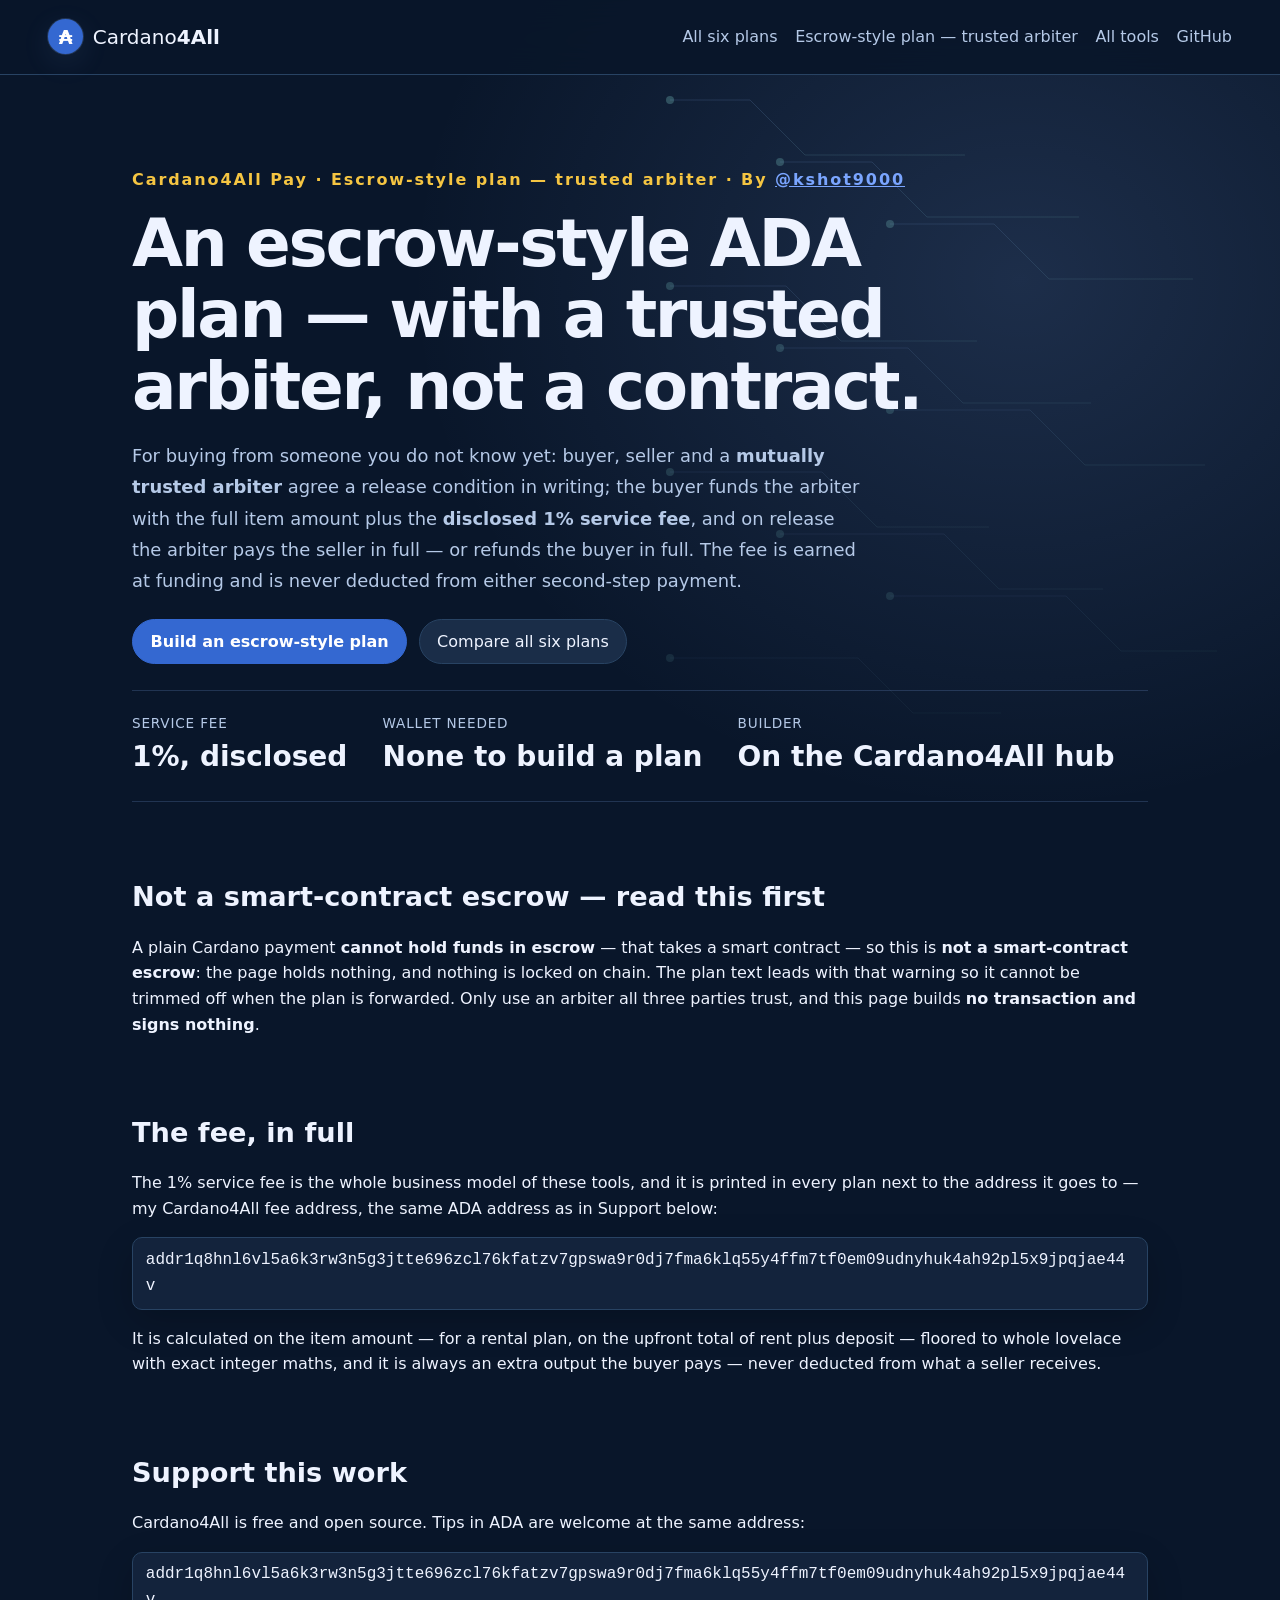
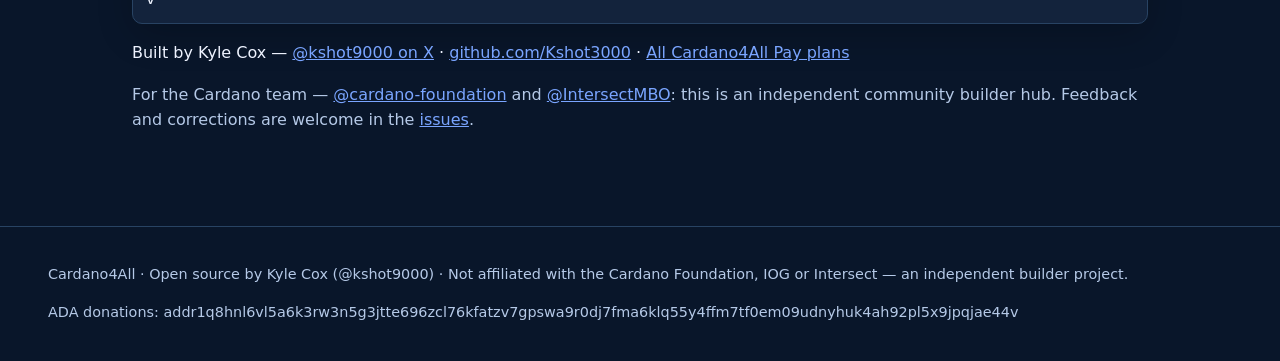
==== pay-escrow.html @ 164b4621 "Add per-tool Cardano4All Pay share pages, each with its own Open Graph card (profit mandate): the si" ====
<!DOCTYPE html>
<html lang="en">
<head>
<meta charset="utf-8">
<meta name="viewport" content="width=device-width, initial-scale=1">
<title>Cardano4All Pay — ADA Escrow-Style Plan with a Trusted Arbiter, Disclosed 1% Fee</title>
<meta name="description" content="An escrow-style ADA payment plan with a mutually trusted arbiter and a written release condition, plus the disclosed 1% service fee. It is not a smart-contract escrow: nothing is held or locked on chain. No wallet needed, no transaction built or signed.">
<link rel="canonical" href="https://kshot3000.github.io/Cardano4all/pay-escrow.html">
<meta name="theme-color" content="#0033ad">
<meta property="og:title" content="Cardano4All Pay — escrow-style ADA plan with a trusted arbiter, 1% fee in the open">
<meta property="og:description" content="Buyer, seller and a trusted arbiter agree a release condition in writing; the buyer funds the arbiter plus the disclosed 1% fee. Not a smart-contract escrow — nothing is locked on chain. By Kyle Cox (@kshot9000).">
<meta property="og:type" content="website">
<meta property="og:url" content="https://kshot3000.github.io/Cardano4all/pay-escrow.html">
<meta property="og:image" content="https://kshot3000.github.io/Cardano4all/visual-upgrade/scene.svg">
<meta property="og:image:alt" content="Escrow-style plan — trusted arbiter — Cardano4All Pay by Kyle Cox (@kshot9000)">
<meta name="twitter:card" content="summary">
<meta name="twitter:site" content="@kshot9000">
<meta name="twitter:creator" content="@kshot9000">
<meta name="twitter:title" content="Cardano4All Pay — escrow-style ADA plan with a trusted arbiter, 1% fee in the open">
<meta name="twitter:description" content="Buyer, seller and a trusted arbiter agree a release condition in writing; the buyer funds the arbiter plus the disclosed 1% fee. Not a smart-contract escrow — nothing is locked on chain. By Kyle Cox (@kshot9000).">
<meta name="twitter:image" content="https://kshot3000.github.io/Cardano4all/visual-upgrade/scene.svg">
<script type="application/ld+json">
{"@context":"https://schema.org","@type":"WebPage","name":"Cardano4All Pay — ADA Escrow-Style Plan with a Trusted Arbiter, Disclosed 1% Fee","url":"https://kshot3000.github.io/Cardano4all/pay-escrow.html","description":"An escrow-style ADA payment plan with a mutually trusted arbiter and a written release condition, plus the disclosed 1% service fee. It is not a smart-contract escrow: nothing is held or locked on chain. No wallet needed, no transaction built or signed.","isPartOf":{"@type":"WebSite","name":"Cardano4All","url":"https://kshot3000.github.io/Cardano4all/"},"mainEntity":{"@type":"WebPageElement","name":"Escrow-style plan — trusted arbiter","url":"https://kshot3000.github.io/Cardano4all/#escrowlink"}}
</script>
<link rel="icon" href="data:image/svg+xml,%3Csvg xmlns='http://www.w3.org/2000/svg' viewBox='0 0 32 32'%3E%3Ccircle cx='16' cy='16' r='14' fill='%230033ad'/%3E%3Ccircle cx='16' cy='11' r='3' fill='%23fff'/%3E%3Ccircle cx='10' cy='19' r='2.4' fill='%23fff'/%3E%3Ccircle cx='22' cy='19' r='2.4' fill='%23fff'/%3E%3C/svg%3E">
<link rel="stylesheet" href="styles.css?v=1">
<link rel="stylesheet" href="visual-upgrade/theme.css?v=20261007">
</head>
<body data-vu-theme="network">
<a class="skip" href="#main">Skip to main content</a>
<header class="site-head">
  <a class="brand" href="./" aria-label="Cardano4All home">
    <span class="brand-mark" aria-hidden="true">₳</span>
    <span>Cardano<strong>4All</strong></span>
  </a>
  <nav aria-label="Main">
    <a href="pay.html">All six plans</a>
    <a href="./#escrowlink">Escrow-style plan — trusted arbiter</a>
    <a href="./#tools">All tools</a>
    <a href="https://github.com/Kshot3000/Cardano4all">GitHub</a>
  </nav>
</header>

<main id="main" tabindex="-1">
  <section class="hero">
    <p class="eyebrow">Cardano4All Pay · Escrow-style plan — trusted arbiter · By <a href="https://x.com/kshot9000">@kshot9000</a></p>
    <h1>An escrow-style ADA plan — with a trusted arbiter, not a contract.</h1>
    <p class="lede">For buying from someone you do not know yet: buyer, seller and a <strong>mutually trusted arbiter</strong> agree a release condition in writing; the buyer funds the arbiter with the full item amount plus the <strong>disclosed 1% service fee</strong>, and on release the arbiter pays the seller in full — or refunds the buyer in full. The fee is earned at funding and is never deducted from either second-step payment.</p>
    <div class="hero-cta">
      <a class="btn primary" href="./#escrowlink">Build an escrow-style plan</a>
      <a class="btn" href="pay.html#plans">Compare all six plans</a>
    </div>
    <dl class="stats">
      <div><dt>Service fee</dt><dd>1%, disclosed</dd></div>
      <div><dt>Wallet needed</dt><dd>None to build a plan</dd></div>
      <div><dt>Builder</dt><dd>On the Cardano4All hub</dd></div>
    </dl>
  </section>

  <section aria-labelledby="honesty-h">
    <h2 id="honesty-h">Not a smart-contract escrow — read this first</h2>
    <p>A plain Cardano payment <strong>cannot hold funds in escrow</strong> — that takes a smart contract — so this is <strong>not a smart-contract escrow</strong>: the page holds nothing, and nothing is locked on chain. The plan text leads with that warning so it cannot be trimmed off when the plan is forwarded. Only use an arbiter all three parties trust, and this page builds <strong>no transaction and signs nothing</strong>.</p>
  </section>

  <section aria-labelledby="fee-h">
    <h2 id="fee-h">The fee, in full</h2>
    <p>The 1% service fee is the whole business model of these tools, and it is printed in
    every plan next to the address it goes to — my Cardano4All fee address, the same ADA
    address as in Support below:</p>
    <p class="donate">
      <code>addr1q8hnl6vl5a6k3rw3n5g3jtte696zcl76kfatzv7gpswa9r0dj7fma6klq55y4ffm7tf0em09udnyhuk4ah92pl5x9jpqjae44v</code>
    </p>
    <p>It is calculated on the item amount — for a rental plan, on the upfront total of rent
    plus deposit — floored to whole lovelace with exact integer maths, and it is always an
    extra output the buyer pays — never deducted from what a seller receives.</p>
  </section>

  <section aria-labelledby="support-h">
    <h2 id="support-h">Support this work</h2>
    <p>Cardano4All is free and open source. Tips in ADA are welcome at the same address:</p>
    <p class="donate">
      <code>addr1q8hnl6vl5a6k3rw3n5g3jtte696zcl76kfatzv7gpswa9r0dj7fma6klq55y4ffm7tf0em09udnyhuk4ah92pl5x9jpqjae44v</code>
    </p>
    <p>Built by Kyle Cox — <a href="https://x.com/kshot9000">@kshot9000 on X</a> · <a href="https://github.com/Kshot3000">github.com/Kshot3000</a> · <a href="pay.html">All Cardano4All Pay plans</a></p>
    <p class="team-tag">For the Cardano team — <a href="https://github.com/cardano-foundation">@cardano-foundation</a> and
    <a href="https://github.com/IntersectMBO">@IntersectMBO</a>: this is an independent community builder hub.
    Feedback and corrections are welcome in the <a href="https://github.com/Kshot3000/Cardano4all/issues">issues</a>.</p>
  </section>
</main>

<footer>
  <p>Cardano4All · Open source by Kyle Cox (@kshot9000) · Not affiliated with the Cardano Foundation, IOG or Intersect — an independent builder project.</p>
  <p>ADA donations: addr1q8hnl6vl5a6k3rw3n5g3jtte696zcl76kfatzv7gpswa9r0dj7fma6klq55y4ffm7tf0em09udnyhuk4ah92pl5x9jpqjae44v</p>
</footer>
</body>
</html>
---- styles.css ----
:root{
  --bg:#050b1d; --panel:#0a1633; --panel2:#0d1c42; --line:#1d3370;
  --ink:#eef3ff; --muted:#a9bce8; --accent:#3468d1; --accent2:#7aa5ff;
  --gold:#f5c542; --radius:14px;
}
*{box-sizing:border-box}
html{scroll-behavior:smooth}
body{margin:0;background:radial-gradient(1100px 500px at 80% -80px,#12306e 0%,transparent 60%),var(--bg);
  color:var(--ink);font:16px/1.6 system-ui,-apple-system,"Segoe UI",Roboto,sans-serif}
a{color:var(--accent2)}
a:hover{text-decoration-thickness:2px}
:focus-visible{outline:2px solid var(--gold);outline-offset:2px}
.skip{position:absolute;left:-9999px;top:0;background:var(--panel2);color:var(--ink);padding:.5rem 1rem;z-index:10}
.skip:focus{left:.5rem;top:.5rem}
.site-head{display:flex;justify-content:space-between;align-items:center;gap:1rem;
  padding:1rem clamp(1rem,4vw,3rem);border-bottom:1px solid var(--line);flex-wrap:wrap}
.brand{display:flex;align-items:center;gap:.6rem;color:var(--ink);text-decoration:none;font-size:1.25rem}
.brand-mark{display:grid;place-items:center;width:2.2rem;height:2.2rem;border-radius:50%;
  background:var(--accent);color:#fff;font-weight:700}
nav{display:flex;gap:1.1rem;flex-wrap:wrap}
nav a{color:var(--muted);text-decoration:none}
nav a:hover{color:var(--ink)}
main{max-width:1080px;margin:0 auto;padding:0 clamp(1rem,4vw,2rem) 3rem}
.hero{padding:3.2rem 0 2rem}
.eyebrow{color:var(--gold);letter-spacing:.04em;font-weight:600}
h1{font-size:clamp(2rem,5vw,3.2rem);line-height:1.12;margin:.4rem 0 1rem}
.lede{color:var(--muted);font-size:1.12rem;max-width:46rem}
.btn{display:inline-block;padding:.55rem 1.1rem;border:1px solid var(--line);border-radius:999px;
  background:var(--panel2);color:var(--ink);text-decoration:none;cursor:pointer;font-size:1rem}
.btn.primary{background:var(--accent);border-color:var(--accent);color:#fff;font-weight:600}
.hero-cta{display:flex;gap:.7rem;flex-wrap:wrap;margin:1.4rem 0}
.stats{display:flex;gap:2.2rem;flex-wrap:wrap;margin:1.6rem 0 0;padding:0}
.stats dt{color:var(--muted);font-size:.85rem;text-transform:uppercase;letter-spacing:.06em}
.stats dd{margin:0;font-size:1.25rem;font-weight:700}
section{padding:1.8rem 0}
h2{font-size:1.7rem;margin:0 0 .6rem}
h3{margin:.2rem 0 .5rem}
.filter-row{display:grid;gap:.7rem;margin:1rem 0}
.filter-row input,.tool input,.tool textarea{background:var(--panel);border:1px solid var(--line);
  border-radius:10px;color:var(--ink);padding:.6rem .8rem;font:inherit;width:100%}
.chips{display:flex;gap:.5rem;flex-wrap:wrap}
.chip{padding:.35rem .9rem;border-radius:999px;border:1px solid var(--line);background:var(--panel);
  color:var(--muted);cursor:pointer;font:inherit}
.chip.active{background:var(--accent);color:#fff;border-color:var(--accent)}
.sr-status{color:var(--muted);font-size:.9rem}
.cards{list-style:none;margin:0;padding:0;display:grid;grid-template-columns:repeat(auto-fill,minmax(300px,1fr));gap:1rem}
.card{background:linear-gradient(180deg,var(--panel2),var(--panel));border:1px solid var(--line);
  border-radius:var(--radius);padding:1.1rem 1.2rem}
.card p{color:var(--muted)}
.badge{font-size:.72rem;padding:.15rem .55rem;border-radius:999px;vertical-align:middle;white-space:nowrap}
.badge.live{background:#0d4429;color:#7be2a8}
.badge.repo{background:#233766;color:var(--accent2)}
.card-links{font-size:.92rem}
.tool-grid{display:grid;grid-template-columns:repeat(auto-fit,minmax(300px,1fr));gap:1rem}
.tool{background:var(--panel);border:1px solid var(--line);border-radius:var(--radius);padding:1.1rem 1.2rem;display:grid;gap:.6rem;align-content:start}
.tool p{color:var(--muted);margin:0}
.tool label{font-weight:600}
.guide-list li{margin:.4rem 0;color:var(--muted)}
.donate{display:flex;gap:.7rem;align-items:center;flex-wrap:wrap}
.donate code{background:var(--panel);border:1px solid var(--line);border-radius:10px;padding:.6rem .8rem;
  word-break:break-all;max-width:100%}
.team-tag{color:var(--muted)}
footer{border-top:1px solid var(--line);padding:1.4rem clamp(1rem,4vw,3rem);color:var(--muted);font-size:.9rem}
footer p{word-break:break-all}
@media (max-width:560px){.stats{gap:1.2rem}}
---- visual-upgrade/theme.css ----
/* Visual Refresh 2026.10 — additive, dependency-free, original vector artwork. */
:root{--vu-accent:#8db5ff;--vu-secondary:#88dcd4;--vu-base:#09162a;--vu-surface:#13233c;--vu-line:#8db5ff30;--vu-radius:18px;--vu-shadow:0 12px 36px #0003;--vu-art:url("scene.svg")}
body[data-vu-theme]{background-image:var(--vu-art);background-size:1600px 1000px;background-repeat:no-repeat;background-position:top center;background-color:var(--vu-base);-webkit-font-smoothing:antialiased}
body[data-vu-theme] :is(h1,h2,h3){text-wrap:balance}
body[data-vu-theme] :is(.lede,.lead,.hero-description,.hero p.sub){text-wrap:pretty;line-height:1.75}
body[data-vu-theme] .hero h1{letter-spacing:-.035em;line-height:1.08}
body[data-vu-theme] :is(.card,.tool,.donate){border-color:var(--vu-line);border-radius:var(--vu-radius);box-shadow:var(--vu-shadow);background-image:linear-gradient(145deg,color-mix(in srgb,var(--vu-accent) 4%,transparent),transparent 65%)}
body[data-vu-theme] :is(.stat,.stat-card,.stat-value,.epoch-big,.num,.odds){font-variant-numeric:tabular-nums}
body[data-vu-theme] :is(.btn,.button,.connect-btn,.xbtn){min-height:44px;align-items:center;justify-content:center;gap:8px;transition:background .18s,border-color .18s,box-shadow .18s}
body[data-vu-theme] :is(.btn,.button,.connect-btn):not(:disabled):hover{box-shadow:0 5px 20px color-mix(in srgb,var(--vu-accent) 13%,transparent)}
body[data-vu-theme] :is(input:not([type=checkbox]):not([type=radio]):not([type=range]):not([type=hidden]),select,textarea){max-width:100%}
body[data-vu-theme] :is(input:not([type=checkbox]):not([type=radio]):not([type=range]):not([type=hidden]),select){min-height:42px}
body[data-vu-theme] :is(a,button,input,select,textarea,summary,[tabindex]):focus-visible{outline:2px solid var(--vu-accent);outline-offset:4px}
body[data-vu-theme] :is(.brand-mark,.logo,.card-icon,.app-ico){box-shadow:0 0 0 1px var(--vu-line),0 8px 30px color-mix(in srgb,var(--vu-accent) 10%,transparent)}
body[data-vu-theme] :is(.tbl-wrap,.table-wrap,.table-scroll){overscroll-behavior-inline:contain;scrollbar-width:thin;scrollbar-color:var(--vu-accent) transparent}
body[data-vu-theme] :is(.eyebrow,.kicker,.stat-label){letter-spacing:.12em}
body[data-vu-theme] :is(.card,.app-card,.tool,.launch-card) a{text-underline-offset:4px}
body[data-vu-theme] :is(.card,.app-card,.tool,.launch-card):focus-within{border-color:var(--vu-accent)}
body[data-vu-theme] :is(.don-addr,.addr,.address,.donation-address-row code,.tip-addr,footer){overflow-wrap:anywhere}
.vu-skip{position:fixed;top:12px;left:12px;z-index:10001;transform:translateY(-160%);padding:12px 18px;border-radius:8px;background:var(--vu-accent);color:#081320;font:700 14px system-ui;text-decoration:none}
.vu-skip:focus{transform:none}
.vu-table{max-width:100%;overflow:auto;overscroll-behavior-inline:contain}
@media(hover:hover){body[data-vu-theme] :is(a.card,a.app-card,a.tool,.launch-card):hover{border-color:var(--vu-accent);box-shadow:0 12px 32px color-mix(in srgb,var(--vu-accent) 9%,transparent)}}
@media(max-width:640px){
 body[data-vu-theme]{background-size:1000px 680px;background-position:center top;background-attachment:scroll}
 body[data-vu-theme] :is(.hero-cta,.hero-actions,.cta-row,.btn-row){gap:10px;flex-wrap:wrap}
 body[data-vu-theme] :is(.hero-cta,.hero-actions,.cta-row,.btn-row) .btn{min-height:46px}
 body[data-vu-theme] :is(.grid2,.grid-2,.two-col){min-width:0}
 body[data-vu-theme] :is(.hero,.page-heading,.intro) h1{overflow-wrap:break-word}
 body[data-vu-theme] :is(.card,.panel,.stat,.tool,.swap-card){min-width:0}
}
@media(prefers-reduced-motion:reduce){
 html{scroll-behavior:auto!important}
 body[data-vu-theme] *,body[data-vu-theme] *::before,body[data-vu-theme] *::after{animation-duration:.01ms!important;animation-delay:0s!important;animation-iteration-count:1!important;transition-duration:.01ms!important;scroll-behavior:auto!important}
 body[data-vu-theme] .reveal{opacity:1;transform:none}
}
@media print{body[data-vu-theme]{background:#fff!important;color:#111!important}.vu-skip{display:none}body[data-vu-theme] :is(.card,.tool,.donate){box-shadow:none;border-color:#bbb;background:#fff}}

/* Project-specific layout and art direction */
body[data-vu-theme]{--bg:#09162a;--panel:#13233c;--panel2:#1a2d48;--muted:#b5c9e7;--line:#284363}.hero{padding:76px 0 44px}.hero h1{font-size:clamp(38px,5.8vw,66px);max-width:820px}.stats{padding:22px 0;border-block:1px solid var(--vu-line)}.stats dd{font-size:28px}.card,.tool{padding:24px}.site-head{background:#09162aea;backdrop-filter:blur(16px)}.filter-row{gap:16px}#search{min-height:46px}nav a{padding:8px 0}@media(max-width:600px){.hero{padding-top:42px}.site-head{padding:16px}.stats{gap:26px}.cards{gap:16px}.filter-row{align-items:stretch}.chips{gap:7px}}
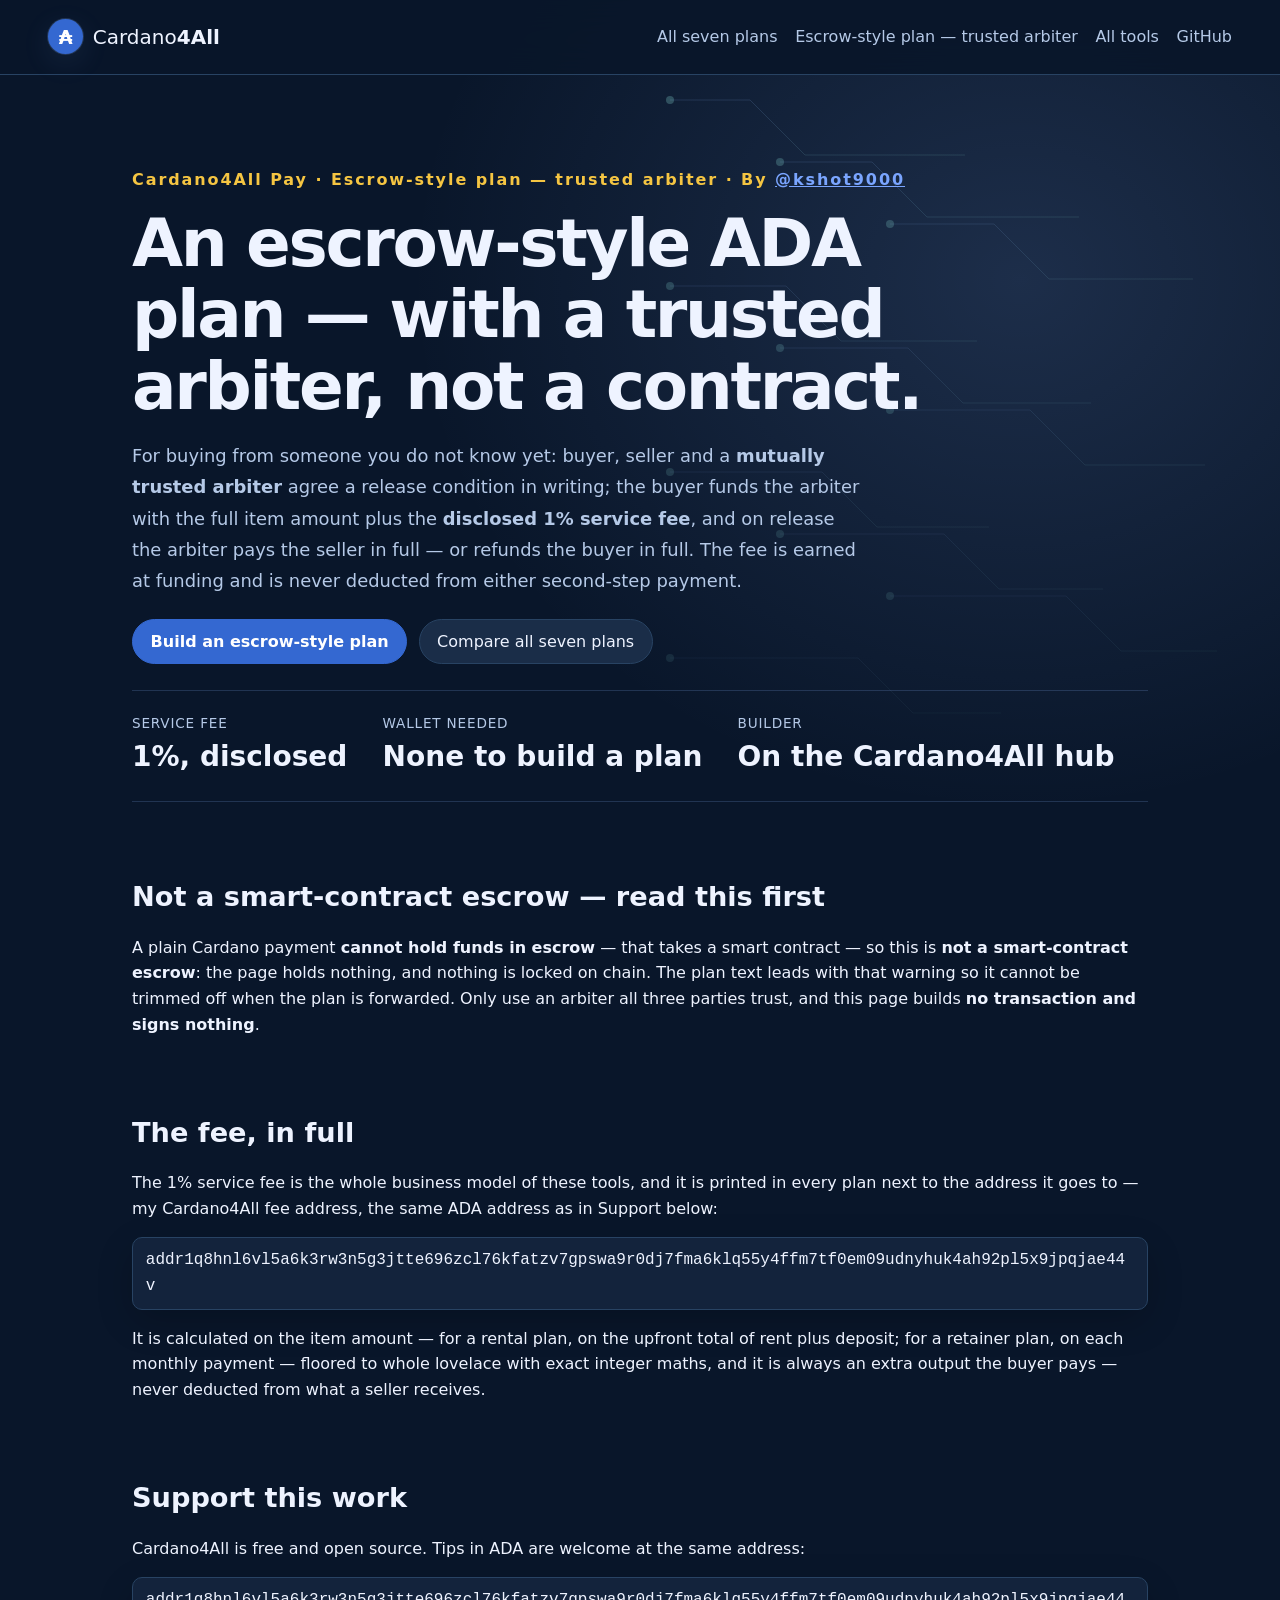
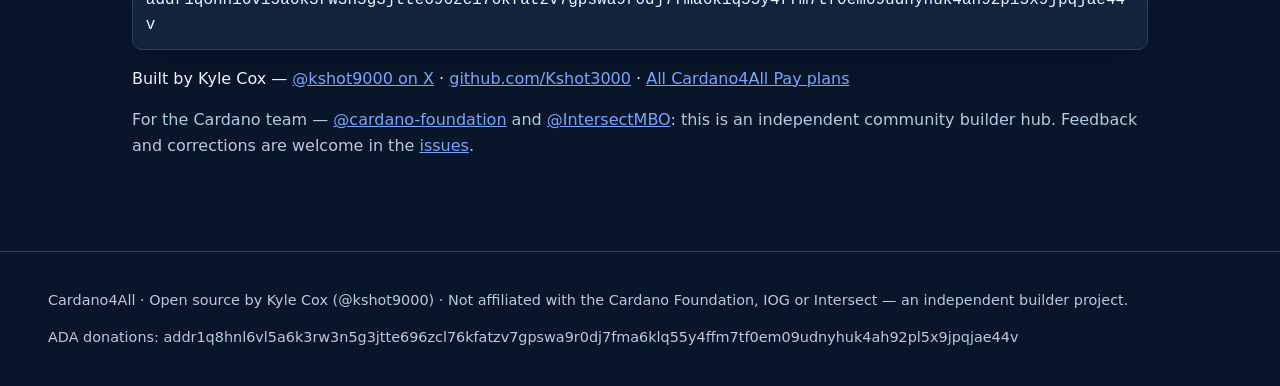
==== commit 78fee532: "Add retainer payment plan builder for recurring monthly payments with the disclosed 1% service fee (" ====
--- a/pay-escrow.html
+++ b/pay-escrow.html
@@ -34,7 +34,7 @@
     <span>Cardano<strong>4All</strong></span>
   </a>
   <nav aria-label="Main">
-    <a href="pay.html">All six plans</a>
+    <a href="pay.html">All seven plans</a>
     <a href="./#escrowlink">Escrow-style plan — trusted arbiter</a>
     <a href="./#tools">All tools</a>
     <a href="https://github.com/Kshot3000/Cardano4all">GitHub</a>
@@ -48,7 +48,7 @@
     <p class="lede">For buying from someone you do not know yet: buyer, seller and a <strong>mutually trusted arbiter</strong> agree a release condition in writing; the buyer funds the arbiter with the full item amount plus the <strong>disclosed 1% service fee</strong>, and on release the arbiter pays the seller in full — or refunds the buyer in full. The fee is earned at funding and is never deducted from either second-step payment.</p>
     <div class="hero-cta">
       <a class="btn primary" href="./#escrowlink">Build an escrow-style plan</a>
-      <a class="btn" href="pay.html#plans">Compare all six plans</a>
+      <a class="btn" href="pay.html#plans">Compare all seven plans</a>
     </div>
     <dl class="stats">
       <div><dt>Service fee</dt><dd>1%, disclosed</dd></div>
@@ -71,7 +71,7 @@
       <code>addr1q8hnl6vl5a6k3rw3n5g3jtte696zcl76kfatzv7gpswa9r0dj7fma6klq55y4ffm7tf0em09udnyhuk4ah92pl5x9jpqjae44v</code>
     </p>
     <p>It is calculated on the item amount — for a rental plan, on the upfront total of rent
-    plus deposit — floored to whole lovelace with exact integer maths, and it is always an
+    plus deposit; for a retainer plan, on each monthly payment — floored to whole lovelace with exact integer maths, and it is always an
     extra output the buyer pays — never deducted from what a seller receives.</p>
   </section>
 
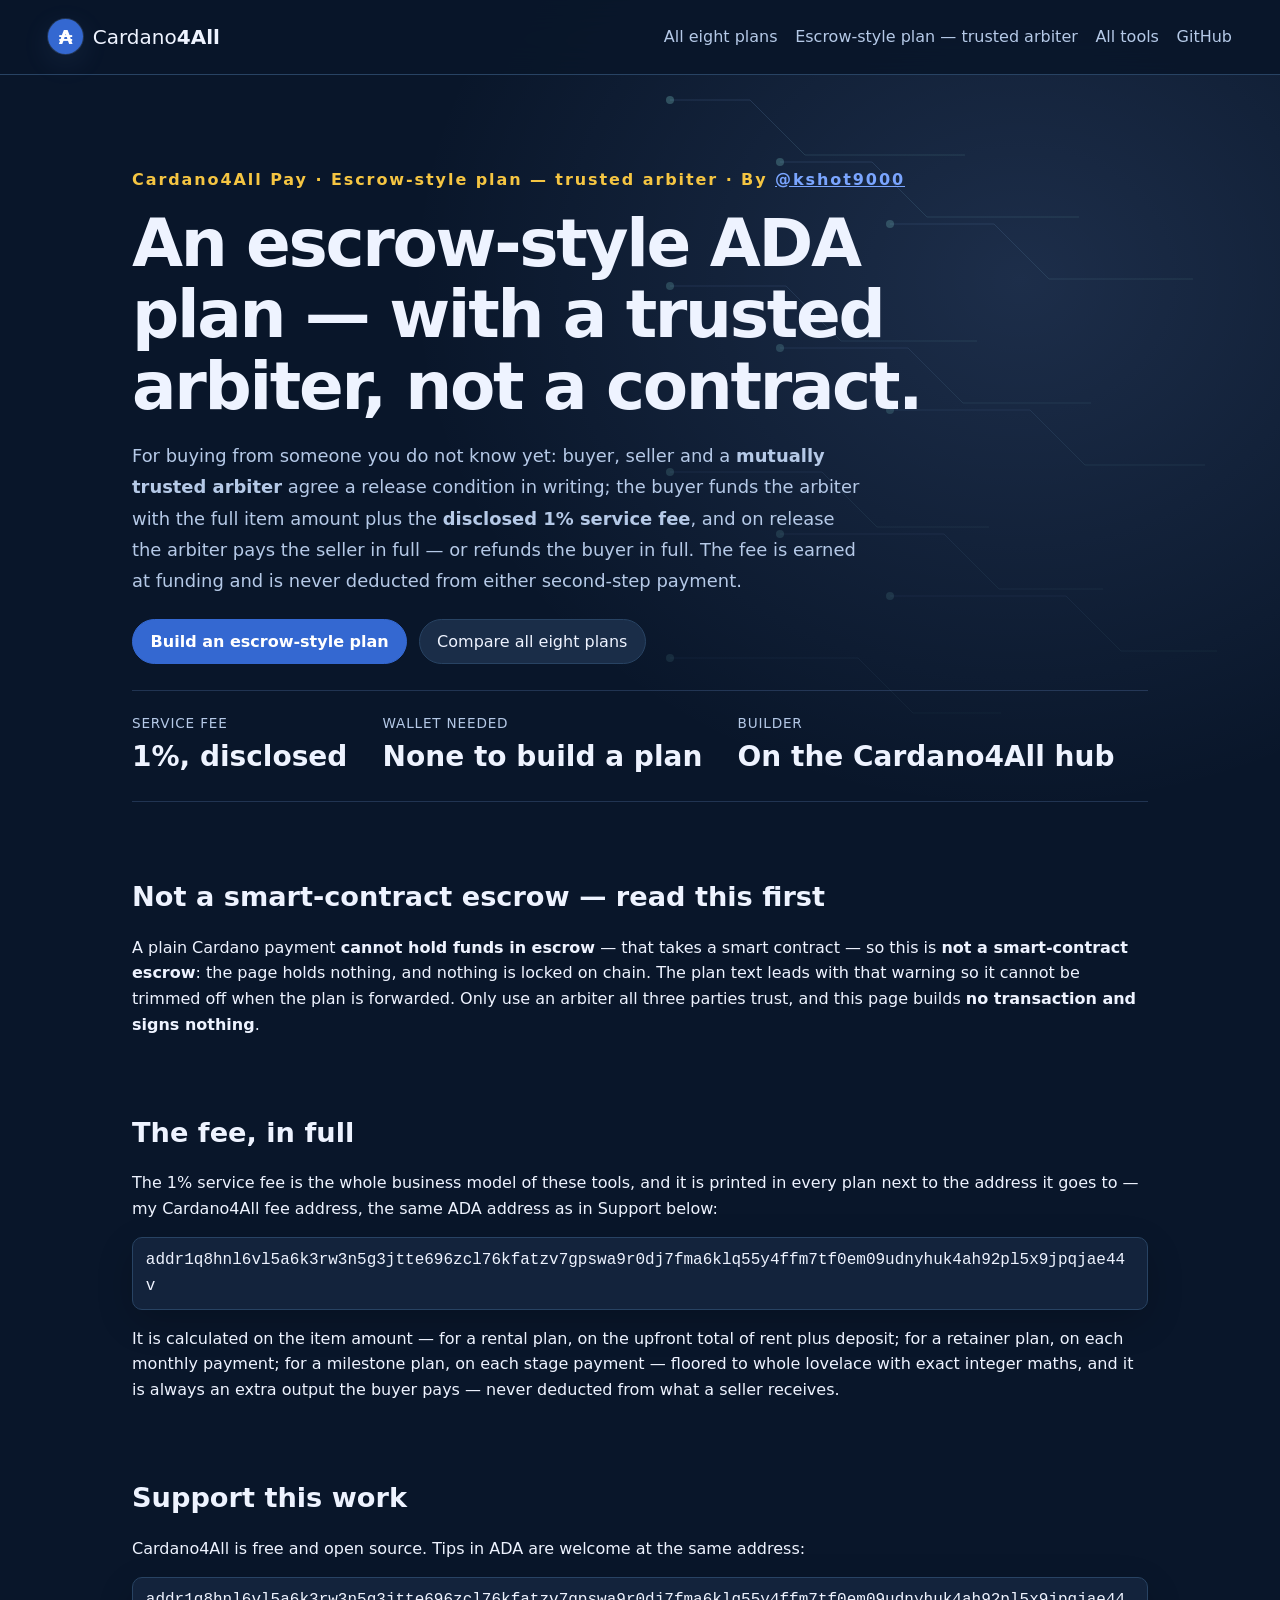
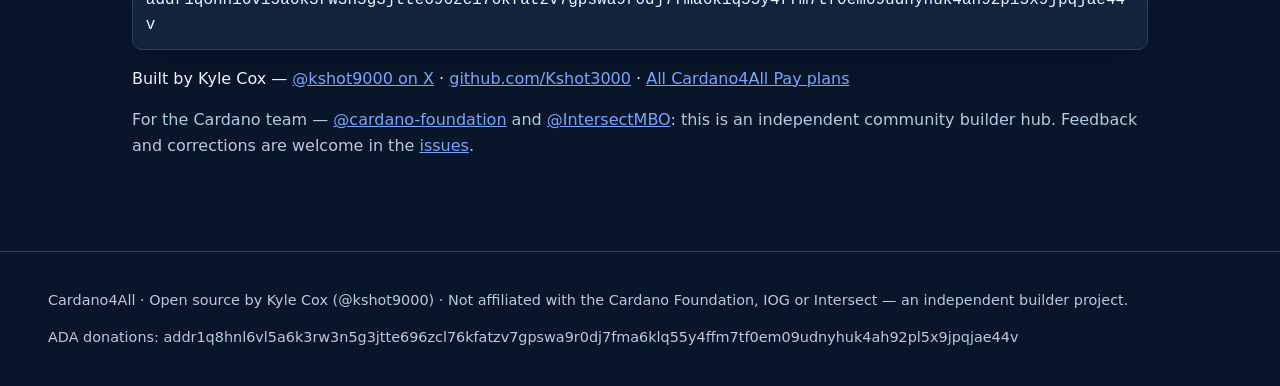
==== commit 741f7932: "Add milestone payment plan builder for staged project payments with the disclosed 1% service fee (pr" ====
--- a/pay-escrow.html
+++ b/pay-escrow.html
@@ -34,7 +34,7 @@
     <span>Cardano<strong>4All</strong></span>
   </a>
   <nav aria-label="Main">
-    <a href="pay.html">All seven plans</a>
+    <a href="pay.html">All eight plans</a>
     <a href="./#escrowlink">Escrow-style plan — trusted arbiter</a>
     <a href="./#tools">All tools</a>
     <a href="https://github.com/Kshot3000/Cardano4all">GitHub</a>
@@ -48,7 +48,7 @@
     <p class="lede">For buying from someone you do not know yet: buyer, seller and a <strong>mutually trusted arbiter</strong> agree a release condition in writing; the buyer funds the arbiter with the full item amount plus the <strong>disclosed 1% service fee</strong>, and on release the arbiter pays the seller in full — or refunds the buyer in full. The fee is earned at funding and is never deducted from either second-step payment.</p>
     <div class="hero-cta">
       <a class="btn primary" href="./#escrowlink">Build an escrow-style plan</a>
-      <a class="btn" href="pay.html#plans">Compare all seven plans</a>
+      <a class="btn" href="pay.html#plans">Compare all eight plans</a>
     </div>
     <dl class="stats">
       <div><dt>Service fee</dt><dd>1%, disclosed</dd></div>
@@ -71,7 +71,7 @@
       <code>addr1q8hnl6vl5a6k3rw3n5g3jtte696zcl76kfatzv7gpswa9r0dj7fma6klq55y4ffm7tf0em09udnyhuk4ah92pl5x9jpqjae44v</code>
     </p>
     <p>It is calculated on the item amount — for a rental plan, on the upfront total of rent
-    plus deposit; for a retainer plan, on each monthly payment — floored to whole lovelace with exact integer maths, and it is always an
+    plus deposit; for a retainer plan, on each monthly payment; for a milestone plan, on each stage payment — floored to whole lovelace with exact integer maths, and it is always an
     extra output the buyer pays — never deducted from what a seller receives.</p>
   </section>
 
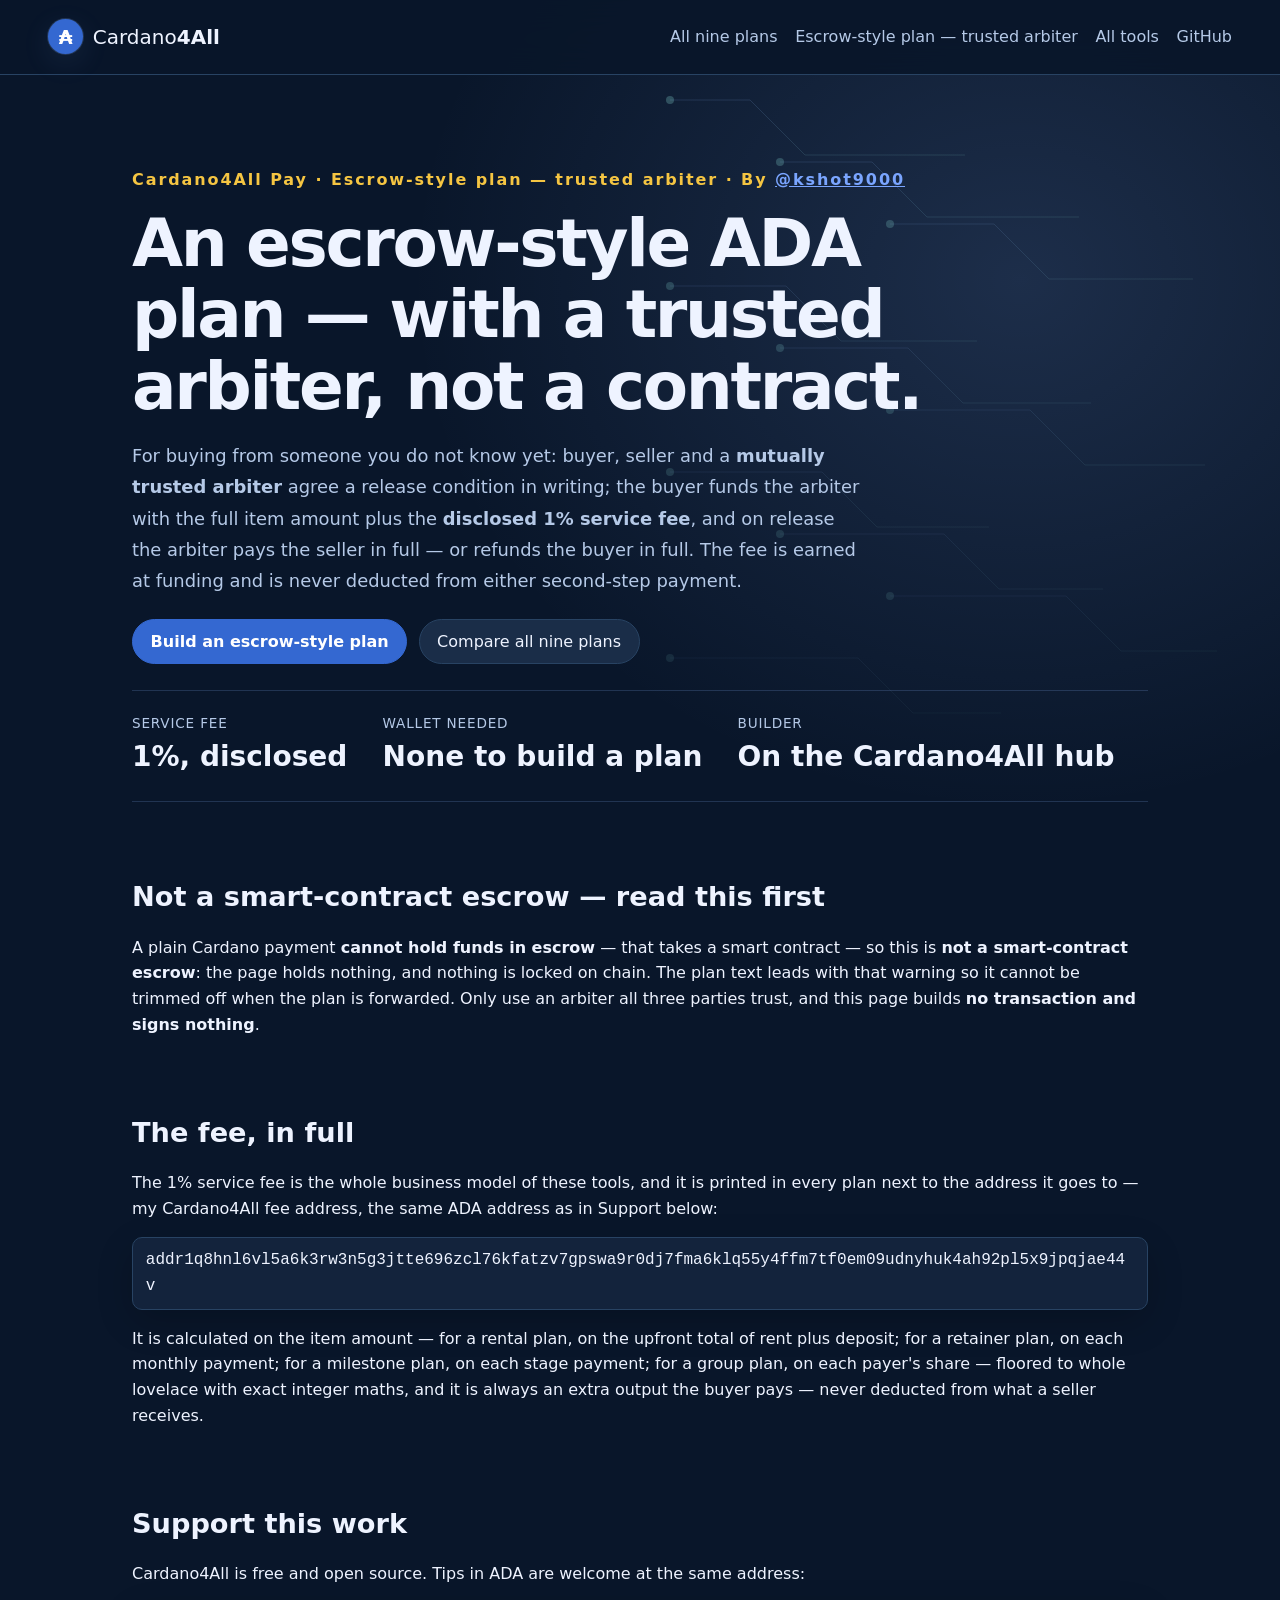
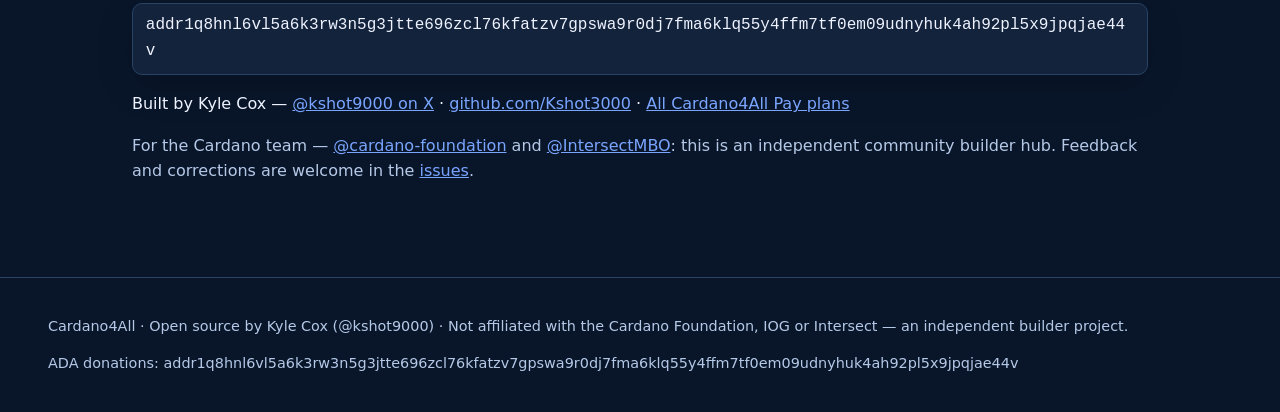
==== commit db080027: "Add group payment plan builder splitting one bill between several payers with the disclosed 1% servi" ====
--- a/pay-escrow.html
+++ b/pay-escrow.html
@@ -34,7 +34,7 @@
     <span>Cardano<strong>4All</strong></span>
   </a>
   <nav aria-label="Main">
-    <a href="pay.html">All eight plans</a>
+    <a href="pay.html">All nine plans</a>
     <a href="./#escrowlink">Escrow-style plan — trusted arbiter</a>
     <a href="./#tools">All tools</a>
     <a href="https://github.com/Kshot3000/Cardano4all">GitHub</a>
@@ -48,7 +48,7 @@
     <p class="lede">For buying from someone you do not know yet: buyer, seller and a <strong>mutually trusted arbiter</strong> agree a release condition in writing; the buyer funds the arbiter with the full item amount plus the <strong>disclosed 1% service fee</strong>, and on release the arbiter pays the seller in full — or refunds the buyer in full. The fee is earned at funding and is never deducted from either second-step payment.</p>
     <div class="hero-cta">
       <a class="btn primary" href="./#escrowlink">Build an escrow-style plan</a>
-      <a class="btn" href="pay.html#plans">Compare all eight plans</a>
+      <a class="btn" href="pay.html#plans">Compare all nine plans</a>
     </div>
     <dl class="stats">
       <div><dt>Service fee</dt><dd>1%, disclosed</dd></div>
@@ -71,7 +71,7 @@
       <code>addr1q8hnl6vl5a6k3rw3n5g3jtte696zcl76kfatzv7gpswa9r0dj7fma6klq55y4ffm7tf0em09udnyhuk4ah92pl5x9jpqjae44v</code>
     </p>
     <p>It is calculated on the item amount — for a rental plan, on the upfront total of rent
-    plus deposit; for a retainer plan, on each monthly payment; for a milestone plan, on each stage payment — floored to whole lovelace with exact integer maths, and it is always an
+    plus deposit; for a retainer plan, on each monthly payment; for a milestone plan, on each stage payment; for a group plan, on each payer's share — floored to whole lovelace with exact integer maths, and it is always an
     extra output the buyer pays — never deducted from what a seller receives.</p>
   </section>
 
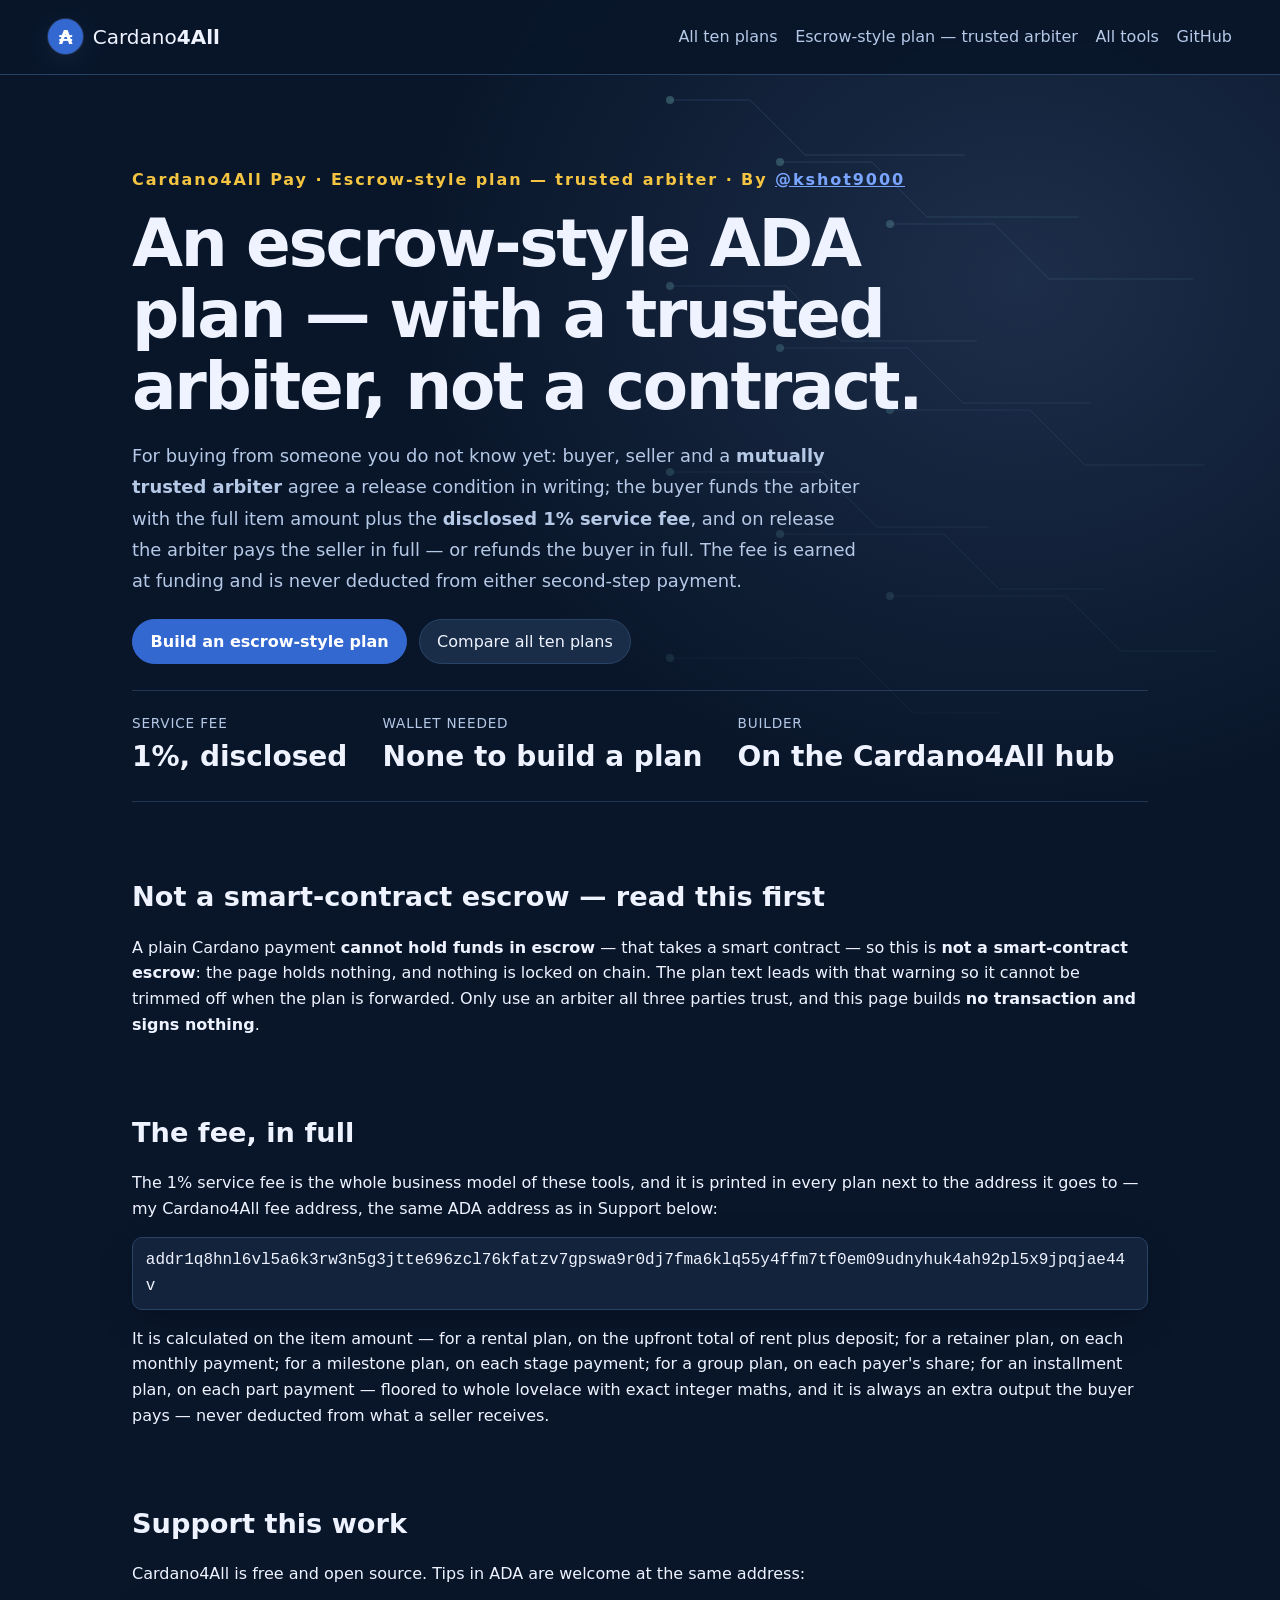
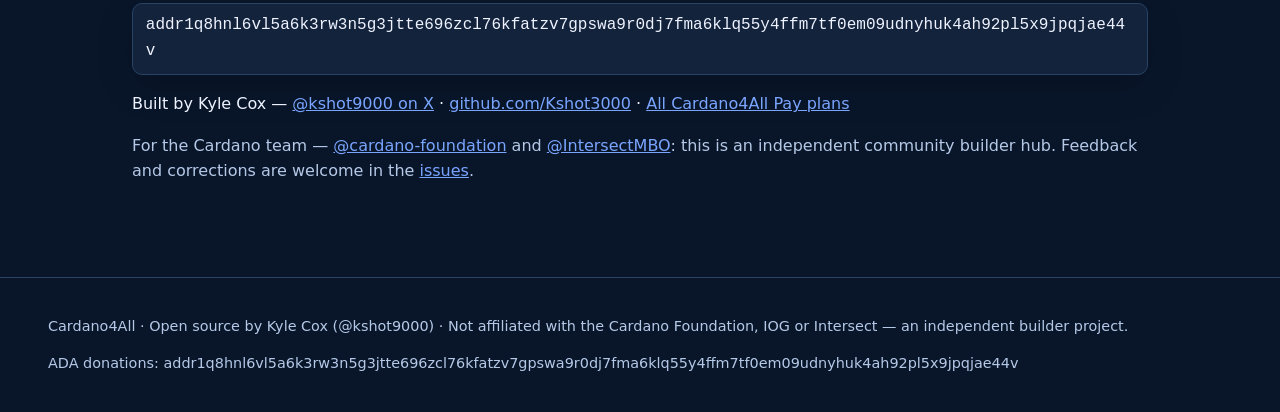
==== commit bc52d58d: "Add installment payment plan builder paying one price in equal parts over time with the disclosed 1%" ====
--- a/pay-escrow.html
+++ b/pay-escrow.html
@@ -34,7 +34,7 @@
     <span>Cardano<strong>4All</strong></span>
   </a>
   <nav aria-label="Main">
-    <a href="pay.html">All nine plans</a>
+    <a href="pay.html">All ten plans</a>
     <a href="./#escrowlink">Escrow-style plan — trusted arbiter</a>
     <a href="./#tools">All tools</a>
     <a href="https://github.com/Kshot3000/Cardano4all">GitHub</a>
@@ -48,7 +48,7 @@
     <p class="lede">For buying from someone you do not know yet: buyer, seller and a <strong>mutually trusted arbiter</strong> agree a release condition in writing; the buyer funds the arbiter with the full item amount plus the <strong>disclosed 1% service fee</strong>, and on release the arbiter pays the seller in full — or refunds the buyer in full. The fee is earned at funding and is never deducted from either second-step payment.</p>
     <div class="hero-cta">
       <a class="btn primary" href="./#escrowlink">Build an escrow-style plan</a>
-      <a class="btn" href="pay.html#plans">Compare all nine plans</a>
+      <a class="btn" href="pay.html#plans">Compare all ten plans</a>
     </div>
     <dl class="stats">
       <div><dt>Service fee</dt><dd>1%, disclosed</dd></div>
@@ -71,7 +71,7 @@
       <code>addr1q8hnl6vl5a6k3rw3n5g3jtte696zcl76kfatzv7gpswa9r0dj7fma6klq55y4ffm7tf0em09udnyhuk4ah92pl5x9jpqjae44v</code>
     </p>
     <p>It is calculated on the item amount — for a rental plan, on the upfront total of rent
-    plus deposit; for a retainer plan, on each monthly payment; for a milestone plan, on each stage payment; for a group plan, on each payer's share — floored to whole lovelace with exact integer maths, and it is always an
+    plus deposit; for a retainer plan, on each monthly payment; for a milestone plan, on each stage payment; for a group plan, on each payer's share; for an installment plan, on each part payment — floored to whole lovelace with exact integer maths, and it is always an
     extra output the buyer pays — never deducted from what a seller receives.</p>
   </section>
 
